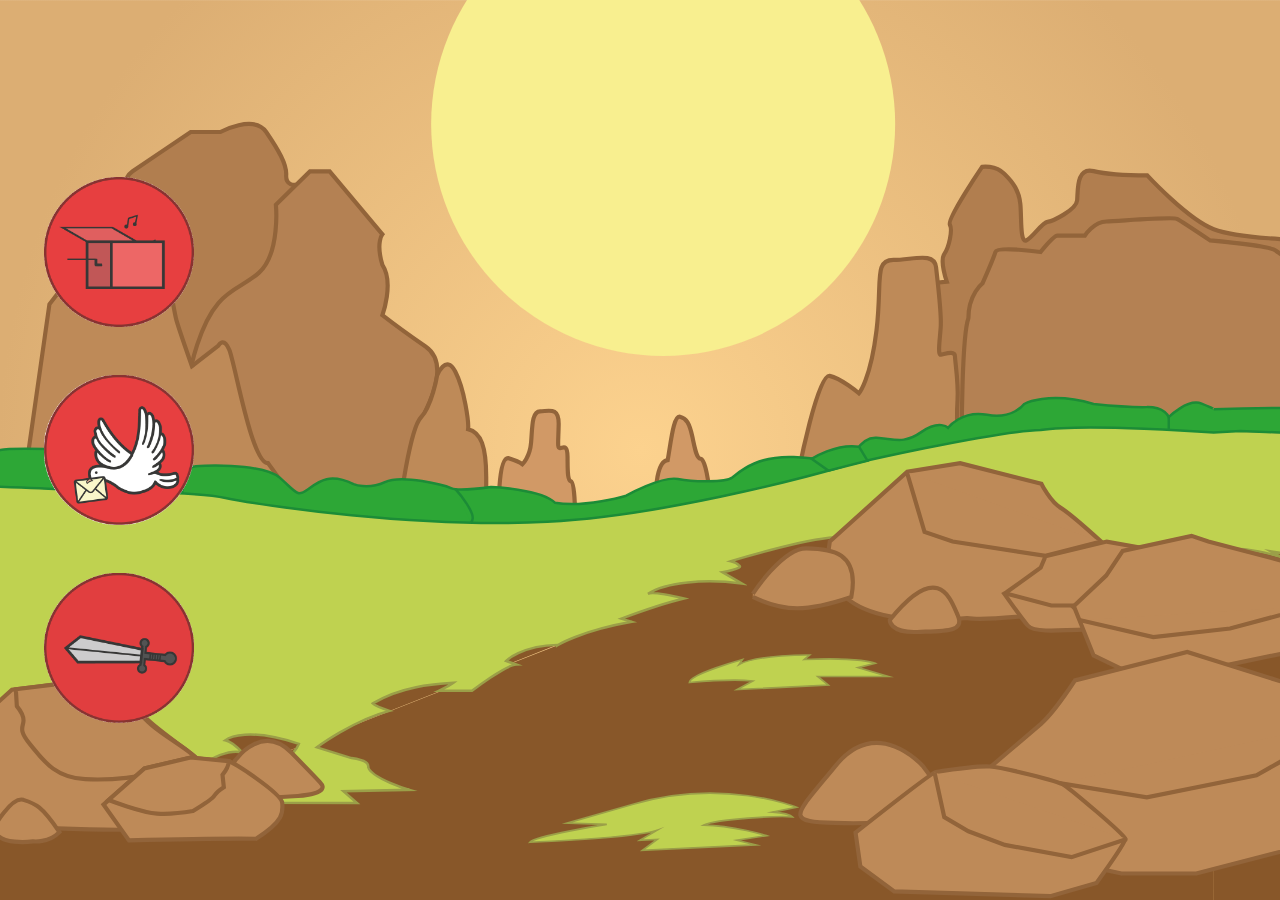
==== index.html @ 7d636403 "Boot to Index" ====
<!DOCTYPE html>
<!-- saved from url=(0098)file:///Users/bartjan/Downloads/Interface%20&%20beweging%20-%20Omar%20Fotrgens/Website/bootje.html -->
<html lang="en"><head><meta http-equiv="Content-Type" content="text/html; charset=UTF-8">
        <link rel="shortcut icon" type="image/x-icon" href="/Boot_files/favi.png">
        <meta charset="UTF-8">
        <meta name="description" content="Karakter animatie Theodor">
        <meta name="keywords" content="Theodor, Animated character">
        <meta name="author" content="Mike Hovenier">
        <meta name="viewport" content="width=device-width, initial-scale=1.0">

    <title>Animatie Theodor</title>
    <link rel="stylesheet" href="./Boot_files/style.css">

<body>
    <main>
        <section>
            <video width="900" id="video" autoplay="" loop="">
              <source src="./videos/fight.mp4" type="video/mp4">
              <source src="img/videos/matig.mp4" type="video/mp4">
              <source src="img/videos/slecht.mp4" type="video/mp4">
            </video>
        </section>

        <div>
            <img src="./Boot_files/box.gif" alt="box" id="button_mooi">
            <img src="./Boot_files/bird.gif" alt="bird" id="button_matig">
            <img src="./Boot_files/sword.gif" alt="sword" id="button_slecht">
        </div>
    </main>


<script src="./Boot_files/script.js"></script>

</body></html>
---- Boot_files/style.css ----
html {
    background-image: url('bg.svg');
    background-position: center bottom; 
    background-repeat: no-repeat;
    -webkit-background-size: cover;
    -moz-background-size: cover;
    -o-background-size: cover;
    background-size: cover;

    width: 100vw;
    height: 100vh;
}


#video {
    display: block;
    margin: 0 auto;
    margin-top: 10em;
    animation: video-animatie 1.2s 1;
}

@keyframes video-animatie {
  0%   { opacity: 0%; }
  100% { opacity: 100%; }
}

div {
    display: flex;
    flex-direction: column;
    justify-content: center;
    height: 100vh;
    overflow: hidden;
    margin: auto;
    margin-top: 0px;
    position: absolute;
    left: 20px;
    top: 0px;
}

div img {
    width: 150px;
    cursor: pointer;
    transition: all .2s ease-in-out;
    margin: 0 50px;
    animation: knop-animatie 1.2s 1;
    margin: 1.5rem;
}

@keyframes knop-animatie {
  0%   { opacity: 0%; margin: 0px}
  50%   { opacity: 0%; margin: 0px}
  100% { opacity: 100%; margin: 0 50px}
}

div img:hover{
    transform: scale(1.2);    
}
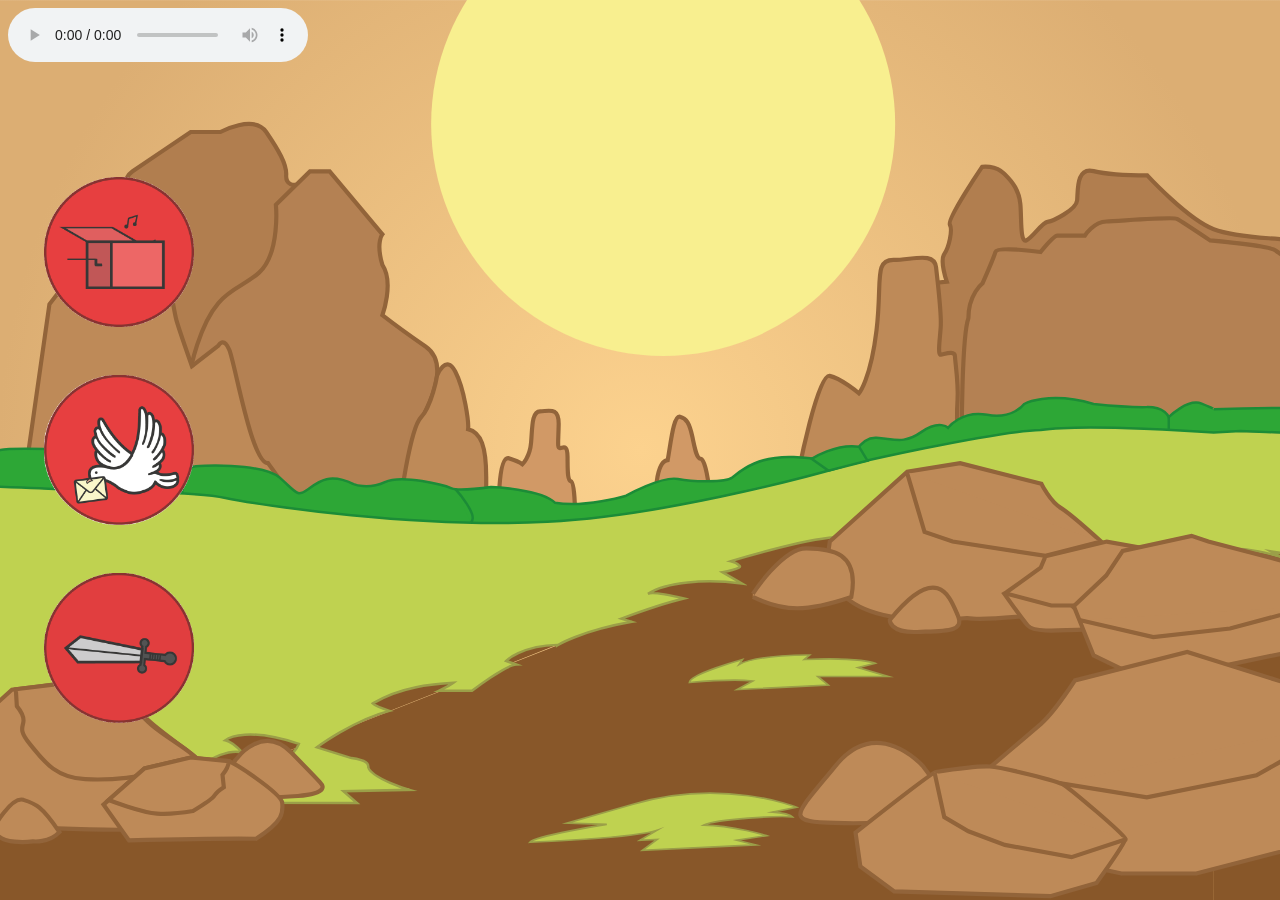
==== commit aa61b282: "Audio fix" ====
--- a/index.html
+++ b/index.html
@@ -13,6 +13,10 @@
 
 <body>
     <main>
+        <audio controls autoplay>
+            <source src="videos/sound.mp3" type="audio/mpeg">
+            Your browser does not support the audio element.
+          </audio>
         <section>
             <video width="900" id="video" autoplay="" loop="">
               <source src="./videos/fight.mp4" type="video/mp4">
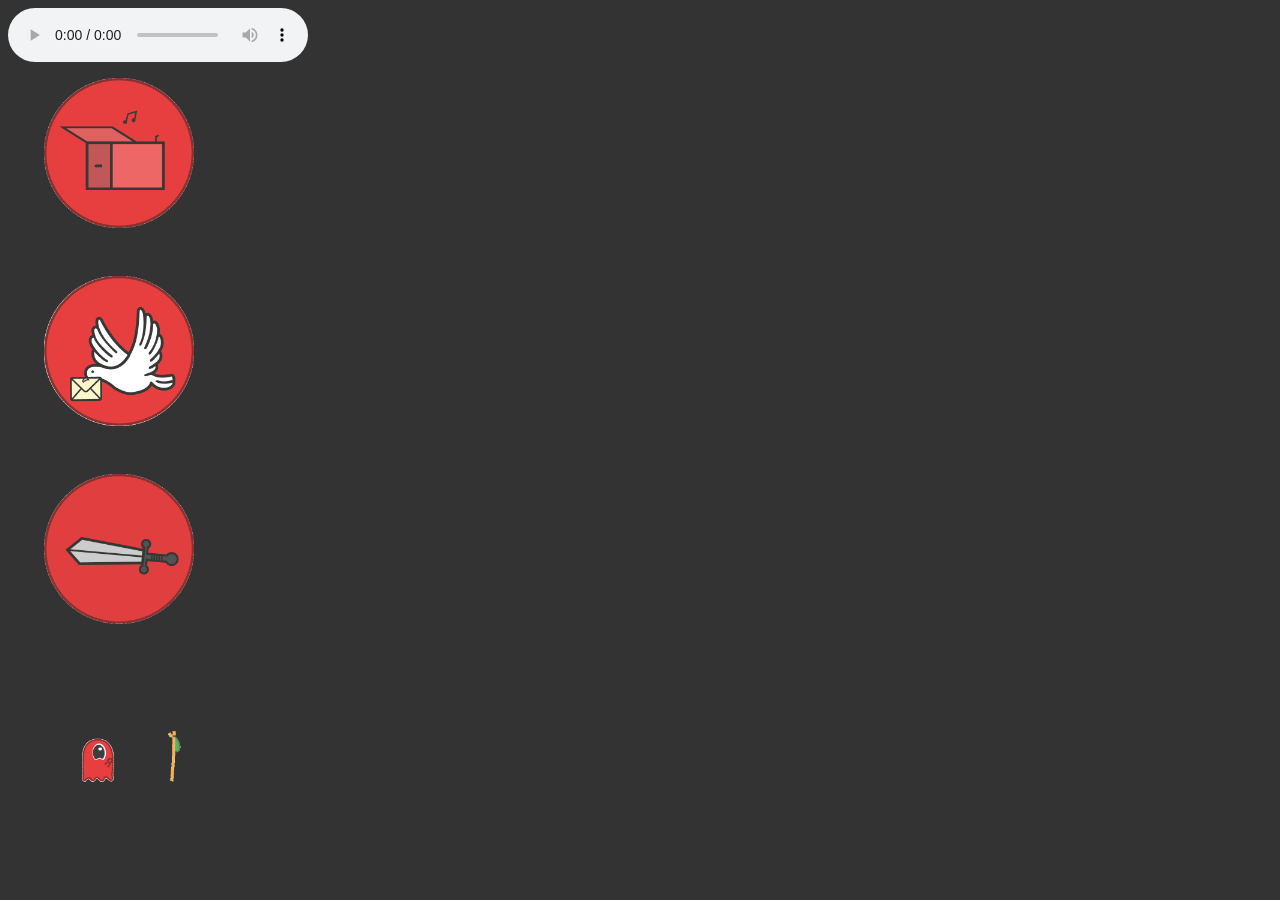
==== commit 78762c9b: "Added Gift Letter video" ====
--- a/index.html
+++ b/index.html
@@ -29,6 +29,7 @@
             <img src="./Boot_files/box.gif" alt="box" id="button_mooi">
             <img src="./Boot_files/bird.gif" alt="bird" id="button_matig">
             <img src="./Boot_files/sword.gif" alt="sword" id="button_slecht">
+            <img src="./Boot_files/preloader.gif" alt="preloader" id="preloader">
         </div>
     </main>
 
--- a/Boot_files/style.css
+++ b/Boot_files/style.css
@@ -1,5 +1,5 @@
 html {
-    background-image: url('bg.svg');
+    /* background-image: url('bg.svg');
     background-position: center bottom; 
     background-repeat: no-repeat;
     -webkit-background-size: cover;
@@ -8,7 +8,8 @@
     background-size: cover;
 
     width: 100vw;
-    height: 100vh;
+    height: 100vh; */
+    background-color: #333333;
 }
 
 
